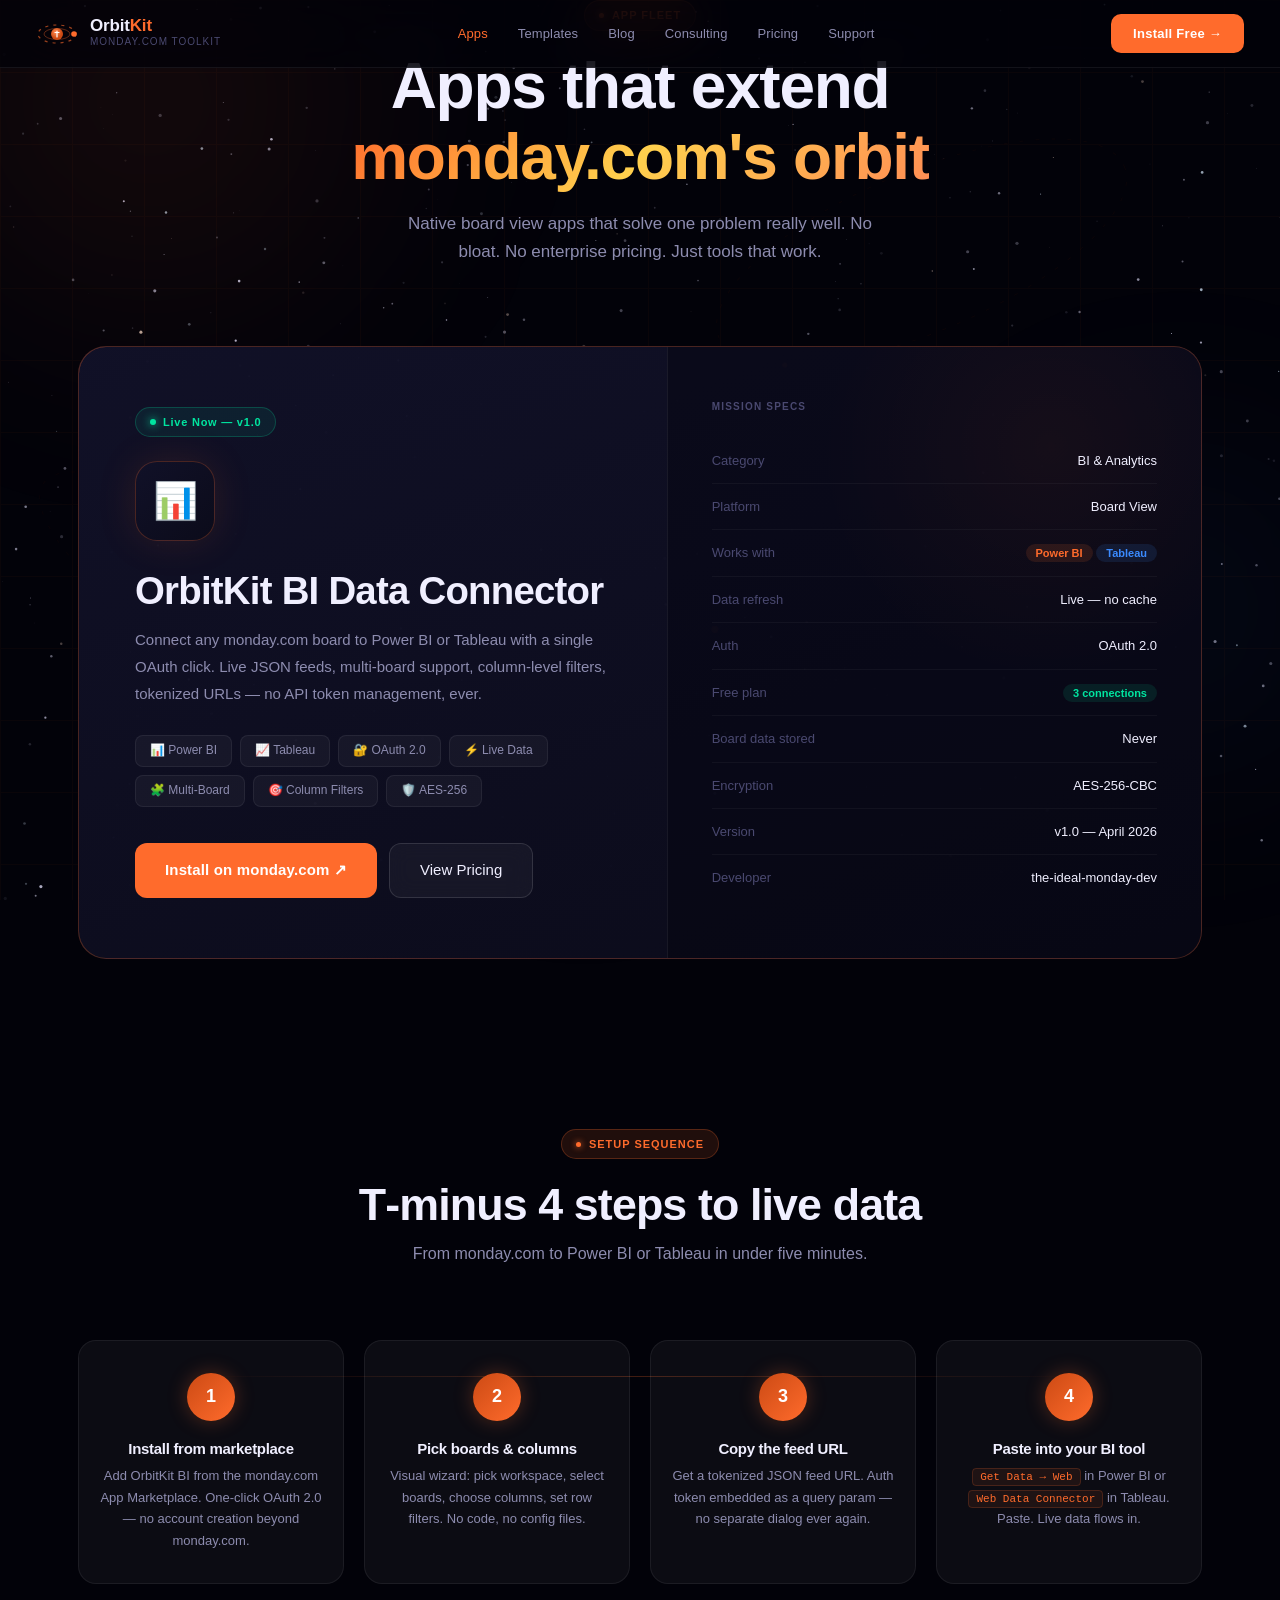
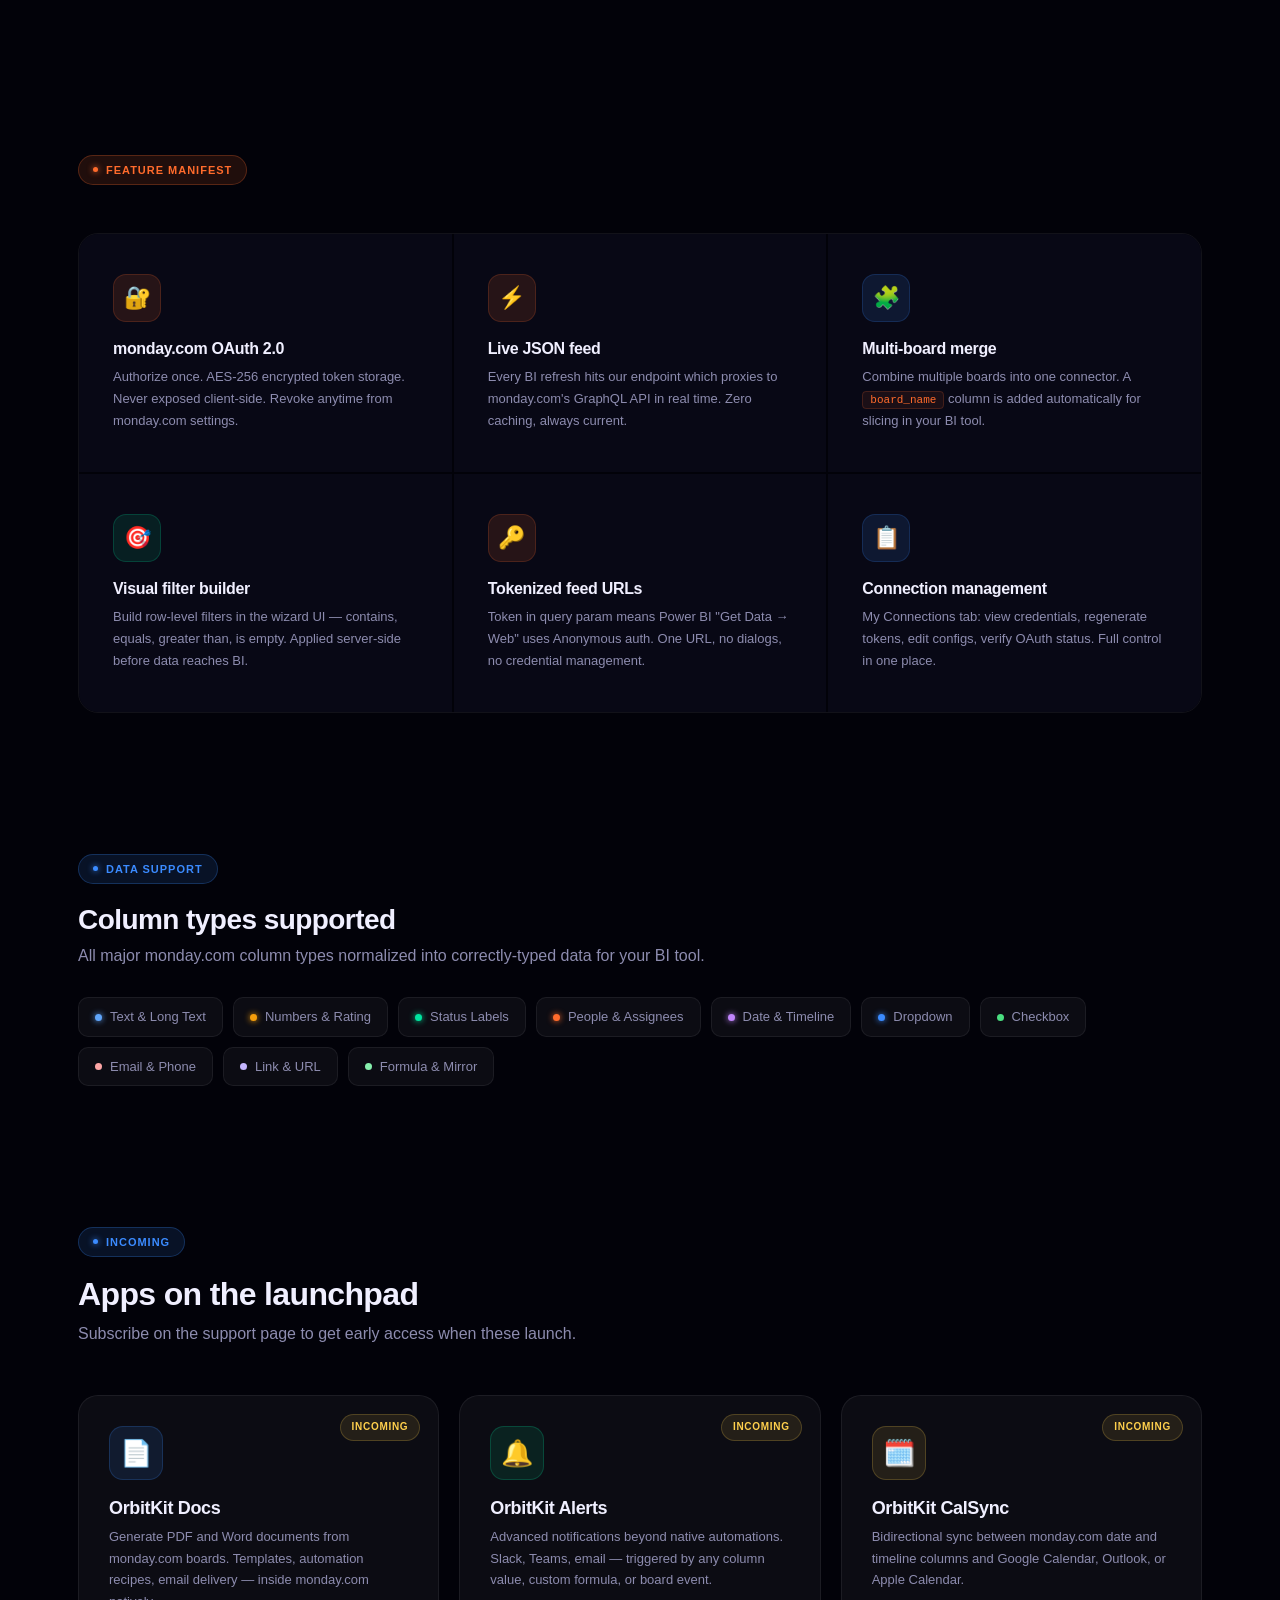
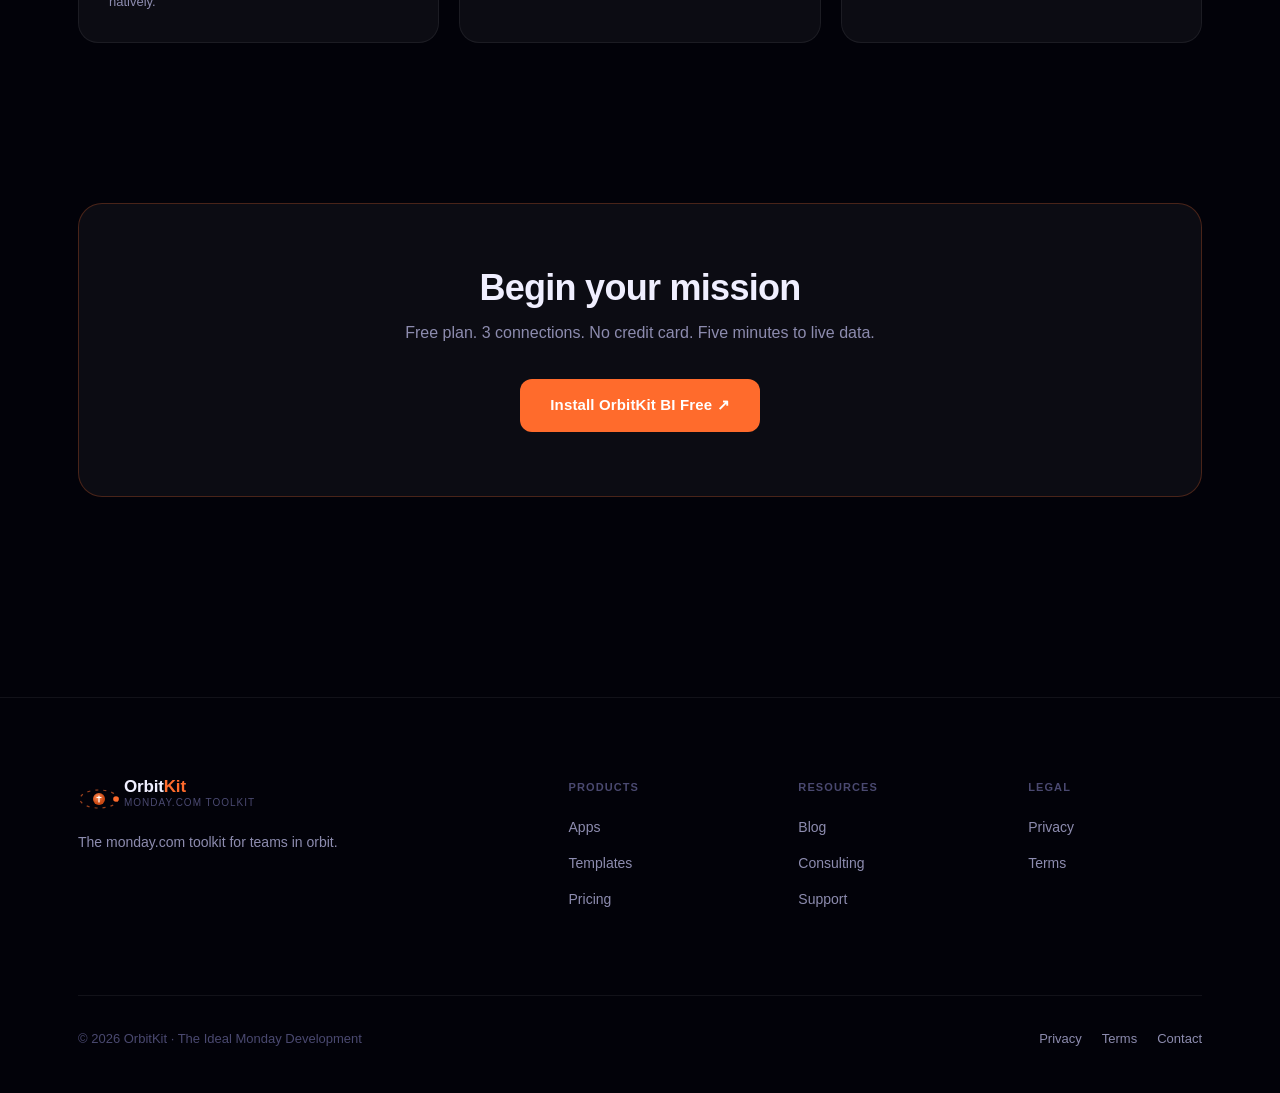
==== apps.html @ 928cd84e "Initial OrbitKit website" ====
<!DOCTYPE html>
<html lang="en">
<head>
<meta charset="UTF-8"><meta name="viewport" content="width=device-width, initial-scale=1.0">
<title>Apps — OrbitKit | monday.com Apps</title>
<link rel="preconnect" href="https://api.fontshare.com">
<link href="https://api.fontshare.com/v2/css?f[]=clash-display@400,500,600,700&f[]=general-sans@300,400,500,600&display=swap" rel="stylesheet">
<link rel="stylesheet" href="shared.css">
<style>
.page-hero{padding:calc(var(--nav-h)+90px) 0 80px;text-align:center}
.page-hero h1{font-size:clamp(38px,5vw,66px);margin-bottom:16px}
.page-hero p{font-size:17px;color:var(--text2);max-width:500px;margin:0 auto;font-weight:300}

/* FEATURED APP */
.feat-section{padding:80px 0}
.feat-shell{
  position:relative;overflow:hidden;
  background:linear-gradient(160deg,rgba(17,17,40,.97) 0%,rgba(11,11,26,.98) 100%);
  border:1px solid var(--border-o);border-radius:28px;
}
.feat-shell::before{
  content:'';position:absolute;top:-150px;right:-100px;
  width:500px;height:500px;border-radius:50%;
  background:radial-gradient(circle,rgba(255,107,44,.08) 0%,transparent 65%);
  pointer-events:none;
}
/* gradient border */
.feat-shell::after{
  content:'';position:absolute;inset:-1px;border-radius:28px;padding:1px;
  background:linear-gradient(135deg,rgba(255,107,44,.5),rgba(255,208,77,.2),transparent 60%);
  -webkit-mask:linear-gradient(#fff,#fff) content-box,linear-gradient(#fff,#fff);
  -webkit-mask-composite:xor;mask-composite:exclude;pointer-events:none;
}
.feat-grid{display:grid;grid-template-columns:1.1fr 1fr;gap:0;position:relative;z-index:1}
.feat-left{padding:60px 56px}
.feat-badge{display:inline-flex;align-items:center;gap:7px;padding:5px 14px;border-radius:20px;background:rgba(0,229,160,.08);border:1px solid rgba(0,229,160,.22);color:var(--signal);font-size:11px;font-weight:700;letter-spacing:.07em;margin-bottom:24px}
.feat-badge::before{content:'';width:6px;height:6px;border-radius:50%;background:var(--signal);box-shadow:0 0 8px var(--signal);animation:blink 2s infinite}
.feat-icon-lg{width:80px;height:80px;border-radius:22px;background:linear-gradient(135deg,var(--hull),var(--station));border:1px solid rgba(255,107,44,.25);box-shadow:0 0 40px rgba(255,107,44,.12);display:flex;align-items:center;justify-content:center;font-size:36px;margin-bottom:28px}
.feat-left h2{font-size:clamp(26px,3vw,40px);margin-bottom:14px}
.feat-left>p{font-size:15px;color:var(--text2);line-height:1.8;margin-bottom:28px}
.feat-tags{display:flex;flex-wrap:wrap;gap:8px;margin-bottom:36px}
.feat-tag{padding:5px 14px;border-radius:8px;background:rgba(255,255,255,.04);border:1px solid var(--border);font-size:12px;color:var(--text2)}
.feat-btns{display:flex;gap:12px;flex-wrap:wrap}

/* Spec panel */
.feat-right{border-left:1px solid var(--border);padding:52px 44px;background:rgba(2,2,9,.35)}
.spec-label{font-family:'Clash Display',sans-serif;font-size:10px;font-weight:600;letter-spacing:.12em;text-transform:uppercase;color:var(--text3);margin-bottom:22px}
.spec-row{display:flex;justify-content:space-between;align-items:center;padding:12px 0;border-bottom:1px solid rgba(255,255,255,.04);gap:12px}
.spec-row:last-child{border-bottom:none;padding-bottom:0}
.sk{font-size:13px;color:var(--text3)}
.sv{font-size:13px;color:var(--text);text-align:right}
.sbadge{padding:3px 10px;border-radius:20px;font-size:11px;font-weight:700}
.sb-o{background:var(--orbit-dim);color:var(--orbit)}
.sb-b{background:var(--electric-dim);color:var(--electric)}
.sb-g{background:var(--signal-dim);color:var(--signal)}

/* HOW IT WORKS */
.hiw{padding:90px 0}
.hiw-head{text-align:center;margin-bottom:72px}
.hiw-head h2{font-size:clamp(28px,3.5vw,46px);margin-bottom:12px}
.steps-grid{display:grid;grid-template-columns:repeat(4,1fr);gap:20px;position:relative}
.steps-grid::before{content:'';position:absolute;top:36px;left:10%;right:10%;height:1px;background:linear-gradient(90deg,transparent,var(--border-o),transparent)}
.step{text-align:center;padding:32px 20px;border-radius:var(--r-lg);background:var(--panel);border:1px solid var(--border);position:relative}
.step-num{width:48px;height:48px;border-radius:50%;background:linear-gradient(135deg,var(--orbit-lo),var(--orbit));display:flex;align-items:center;justify-content:center;font-family:'Clash Display',sans-serif;font-size:18px;font-weight:700;color:#fff;margin:0 auto 20px;box-shadow:0 0 20px var(--orbit-glow)}
.step h4{font-size:15px;margin-bottom:8px}
.step p{font-size:13px;color:var(--text2);line-height:1.65}
code.inline{background:rgba(255,107,44,.08);border:1px solid rgba(255,107,44,.18);border-radius:4px;padding:2px 7px;font-size:11px;color:var(--orbit);font-family:monospace}

/* FEATURES DEEP */
.feat-deep{padding:80px 0}
.fd-grid{display:grid;grid-template-columns:repeat(3,1fr);gap:2px;border:1px solid var(--border);border-radius:20px;overflow:hidden}
.fd-cell{padding:40px 34px;background:rgba(11,11,26,.8);position:relative;transition:background .2s}
.fd-cell:hover{background:rgba(17,17,40,.95)}
.fd-cell::after{content:'';position:absolute;top:0;left:0;right:0;height:2px;background:linear-gradient(90deg,transparent,var(--orbit),transparent);opacity:0;transition:opacity .3s}
.fd-cell:hover::after{opacity:.6}
.fd-icon{width:48px;height:48px;border-radius:13px;display:flex;align-items:center;justify-content:center;font-size:22px;margin-bottom:18px}
.fdi-o{background:var(--orbit-dim);border:1px solid rgba(255,107,44,.18)}
.fdi-b{background:var(--electric-dim);border:1px solid rgba(59,139,255,.18)}
.fdi-g{background:var(--signal-dim);border:1px solid rgba(0,229,160,.18)}
.fd-cell h4{font-size:16px;margin-bottom:8px}
.fd-cell p{font-size:13px;color:var(--text2);line-height:1.7}

/* COLUMNS */
.cols-sec{padding:60px 0}
.col-chips{display:flex;flex-wrap:wrap;gap:10px;margin-top:28px}
.col-chip{display:flex;align-items:center;gap:8px;padding:8px 16px;border-radius:10px;background:var(--panel);border:1px solid var(--border);font-size:13px;color:var(--text2);transition:border-color .2s,color .2s}
.col-chip:hover{border-color:var(--border-o);color:var(--orbit)}
.cdot{width:7px;height:7px;border-radius:50%}

/* ROADMAP */
.roadmap{padding:80px 0}
.road-cards{display:grid;grid-template-columns:repeat(3,1fr);gap:20px;margin-top:48px}
.road-card{background:var(--panel);border:1px solid var(--border);border-radius:20px;padding:30px;opacity:.7;position:relative}
.road-card::after{content:'INCOMING';position:absolute;top:18px;right:18px;padding:4px 11px;border-radius:20px;background:var(--gold-dim);border:1px solid rgba(255,208,77,.2);color:var(--gold);font-size:10px;font-weight:700;letter-spacing:.07em}
.road-icon{width:54px;height:54px;border-radius:14px;display:flex;align-items:center;justify-content:center;font-size:26px;margin-bottom:18px}
.road-card h4{font-size:18px;margin-bottom:8px}
.road-card p{font-size:13px;color:var(--text2);line-height:1.65}

/* CTA */
.apps-cta{padding:80px 0}
.ac-box{background:var(--panel);border:1px solid var(--border-o);border-radius:var(--r-xl);padding:64px;text-align:center}
.ac-box h2{font-size:36px;margin-bottom:12px}
.ac-box p{color:var(--text2);margin-bottom:32px}

@media(max-width:900px){
  .feat-grid{grid-template-columns:1fr}
  .feat-right{border-left:none;border-top:1px solid var(--border)}
  .steps-grid{grid-template-columns:1fr 1fr}
  .steps-grid::before{display:none}
  .fd-grid{grid-template-columns:1fr 1fr}
  .road-cards{grid-template-columns:1fr}
}
@media(max-width:600px){
  .feat-left,.feat-right{padding:28px}
  .steps-grid{grid-template-columns:1fr}
  .fd-grid{grid-template-columns:1fr}
}
</style>
</head>
<body>
<canvas id="universe"></canvas>
<div class="orbital-grid"></div>
<div class="amb amb-1"></div><div class="amb amb-2"></div><div class="amb amb-3"></div>

<nav>
  <a href="index.html" class="nav-brand">
    <div class="ok-logo"><svg viewBox="0 0 42 42" fill="none"><ellipse cx="21" cy="21" rx="19" ry="9" stroke="#FF6B2C" stroke-width="1.2" stroke-dasharray="3 5" opacity="0.6"/><ellipse cx="21" cy="21" rx="13" ry="5.5" stroke="#FF6B2C" stroke-width="1" opacity="0.35"/><circle cx="21" cy="21" r="6" fill="url(#pg)"/><circle cx="38" cy="21" r="2.8" fill="#FF6B2C"/><path d="M19 19.5h4M21 18v6" stroke="white" stroke-width="1.2" stroke-linecap="round"/><defs><radialGradient id="pg" cx="40%" cy="35%"><stop offset="0%" stop-color="#FF8C54"/><stop offset="100%" stop-color="#CC4A14"/></radialGradient></defs></svg></div>
    <div class="brand-text"><span class="brand-name">Orbit<span class="accent">Kit</span></span><span class="brand-sub">monday.com toolkit</span></div>
  </a>
  <ul class="nav-links">
    <li><a href="apps.html" class="active">Apps</a></li>
    <li><a href="templates.html">Templates</a></li>
    <li><a href="blog.html">Blog</a></li>
    <li><a href="consulting.html">Consulting</a></li>
    <li><a href="pricing.html">Pricing</a></li>
    <li><a href="support.html">Support</a></li>
  </ul>
  <div class="nav-right">
    <a href="apps.html#orbitkit-bi" class="btn-launch">Install Free →</a>
  </div>
</nav>

<div class="content-wrap">
<section class="page-hero">
  <div class="container">
    <div class="stag fi" style="display:inline-flex;"><span class="stag-dot"></span>App Fleet</div>
    <h1 class="fi d1">Apps that extend<br><span class="gradient-text">monday.com's orbit</span></h1>
    <p class="fi d2">Native board view apps that solve one problem really well. No bloat. No enterprise pricing. Just tools that work.</p>
  </div>
</section>

<!-- FEATURED APP -->
<section class="feat-section" id="orbitkit-bi">
  <div class="container">
    <div class="feat-shell fi">
      <div class="feat-grid">
        <div class="feat-left">
          <span class="feat-badge">Live Now — v1.0</span>
          <div class="feat-icon-lg">📊</div>
          <h2>OrbitKit BI Data Connector</h2>
          <p>Connect any monday.com board to Power BI or Tableau with a single OAuth click. Live JSON feeds, multi-board support, column-level filters, tokenized URLs — no API token management, ever.</p>
          <div class="feat-tags">
            <span class="feat-tag">📊 Power BI</span>
            <span class="feat-tag">📈 Tableau</span>
            <span class="feat-tag">🔐 OAuth 2.0</span>
            <span class="feat-tag">⚡ Live Data</span>
            <span class="feat-tag">🧩 Multi-Board</span>
            <span class="feat-tag">🎯 Column Filters</span>
            <span class="feat-tag">🛡️ AES-256</span>
          </div>
          <div class="feat-btns">
            <a href="https://auth.monday.com/oauth2/authorize?client_id=322c0d4a0119126abbb1a49212706666&response_type=install" class="btn-primary" target="_blank">Install on monday.com ↗</a>
            <a href="pricing.html" class="btn-secondary">View Pricing</a>
          </div>
        </div>
        <div class="feat-right">
          <div class="spec-label">Mission Specs</div>
          <div class="spec-row"><span class="sk">Category</span><span class="sv">BI & Analytics</span></div>
          <div class="spec-row"><span class="sk">Platform</span><span class="sv">Board View</span></div>
          <div class="spec-row"><span class="sk">Works with</span><span class="sv"><span class="sbadge sb-o">Power BI</span> <span class="sbadge sb-b">Tableau</span></span></div>
          <div class="spec-row"><span class="sk">Data refresh</span><span class="sv">Live — no cache</span></div>
          <div class="spec-row"><span class="sk">Auth</span><span class="sv">OAuth 2.0</span></div>
          <div class="spec-row"><span class="sk">Free plan</span><span class="sv"><span class="sbadge sb-g">3 connections</span></span></div>
          <div class="spec-row"><span class="sk">Board data stored</span><span class="sv">Never</span></div>
          <div class="spec-row"><span class="sk">Encryption</span><span class="sv">AES-256-CBC</span></div>
          <div class="spec-row"><span class="sk">Version</span><span class="sv">v1.0 — April 2026</span></div>
          <div class="spec-row"><span class="sk">Developer</span><span class="sv">the-ideal-monday-dev</span></div>
        </div>
      </div>
    </div>
  </div>
</section>

<!-- HOW IT WORKS -->
<section class="hiw">
  <div class="container">
    <div class="hiw-head">
      <div class="stag fi" style="display:inline-flex;"><span class="stag-dot"></span>Setup Sequence</div>
      <h2 class="fi d1">T‑minus 4 steps to live data</h2>
      <p class="fi d2" style="color:var(--text2);">From monday.com to Power BI or Tableau in under five minutes.</p>
    </div>
    <div class="steps-grid">
      <div class="step fi"><div class="step-num">1</div><h4>Install from marketplace</h4><p>Add OrbitKit BI from the monday.com App Marketplace. One-click OAuth 2.0 — no account creation beyond monday.com.</p></div>
      <div class="step fi d1"><div class="step-num">2</div><h4>Pick boards & columns</h4><p>Visual wizard: pick workspace, select boards, choose columns, set row filters. No code, no config files.</p></div>
      <div class="step fi d2"><div class="step-num">3</div><h4>Copy the feed URL</h4><p>Get a tokenized JSON feed URL. Auth token embedded as a query param — no separate dialog ever again.</p></div>
      <div class="step fi d3"><div class="step-num">4</div><h4>Paste into your BI tool</h4><p><code class="inline">Get Data → Web</code> in Power BI or <code class="inline">Web Data Connector</code> in Tableau. Paste. Live data flows in.</p></div>
    </div>
  </div>
</section>

<!-- DEEP FEATURES -->
<section class="feat-deep">
  <div class="container">
    <div class="stag fi" style="display:inline-flex; margin-bottom:48px;"><span class="stag-dot"></span>Feature manifest</div>
    <div class="fd-grid">
      <div class="fd-cell fi"><div class="fd-icon fdi-o">🔐</div><h4>monday.com OAuth 2.0</h4><p>Authorize once. AES-256 encrypted token storage. Never exposed client-side. Revoke anytime from monday.com settings.</p></div>
      <div class="fd-cell fi d1"><div class="fd-icon fdi-o">⚡</div><h4>Live JSON feed</h4><p>Every BI refresh hits our endpoint which proxies to monday.com's GraphQL API in real time. Zero caching, always current.</p></div>
      <div class="fd-cell fi d2"><div class="fd-icon fdi-b">🧩</div><h4>Multi-board merge</h4><p>Combine multiple boards into one connector. A <code class="inline">board_name</code> column is added automatically for slicing in your BI tool.</p></div>
      <div class="fd-cell fi"><div class="fd-icon fdi-g">🎯</div><h4>Visual filter builder</h4><p>Build row-level filters in the wizard UI — contains, equals, greater than, is empty. Applied server-side before data reaches BI.</p></div>
      <div class="fd-cell fi d1"><div class="fd-icon fdi-o">🔑</div><h4>Tokenized feed URLs</h4><p>Token in query param means Power BI "Get Data → Web" uses Anonymous auth. One URL, no dialogs, no credential management.</p></div>
      <div class="fd-cell fi d2"><div class="fd-icon fdi-b">📋</div><h4>Connection management</h4><p>My Connections tab: view credentials, regenerate tokens, edit configs, verify OAuth status. Full control in one place.</p></div>
    </div>
  </div>
</section>

<!-- COLUMN TYPES -->
<section class="cols-sec">
  <div class="container">
    <div class="stag-blue stag fi" style="display:inline-flex;"><span class="stag-dot"></span>Data support</div>
    <h3 class="fi d1" style="font-size:28px;margin-top:0;">Column types supported</h3>
    <p class="fi d2" style="color:var(--text2);margin-top:8px;margin-bottom:0;">All major monday.com column types normalized into correctly-typed data for your BI tool.</p>
    <div class="col-chips fi">
      <div class="col-chip"><span class="cdot" style="background:#60A5FA;box-shadow:0 0 6px #60A5FA"></span>Text & Long Text</div>
      <div class="col-chip"><span class="cdot" style="background:#F59E0B;box-shadow:0 0 6px #F59E0B"></span>Numbers & Rating</div>
      <div class="col-chip"><span class="cdot" style="background:var(--signal);box-shadow:0 0 6px var(--signal)"></span>Status Labels</div>
      <div class="col-chip"><span class="cdot" style="background:var(--orbit);box-shadow:0 0 6px var(--orbit)"></span>People & Assignees</div>
      <div class="col-chip"><span class="cdot" style="background:#C084FC;box-shadow:0 0 6px #C084FC"></span>Date & Timeline</div>
      <div class="col-chip"><span class="cdot" style="background:var(--electric);box-shadow:0 0 6px var(--electric)"></span>Dropdown</div>
      <div class="col-chip"><span class="cdot" style="background:#4ADE80"></span>Checkbox</div>
      <div class="col-chip"><span class="cdot" style="background:#FCA5A5"></span>Email & Phone</div>
      <div class="col-chip"><span class="cdot" style="background:#C4B5FD"></span>Link & URL</div>
      <div class="col-chip"><span class="cdot" style="background:#86EFAC"></span>Formula & Mirror</div>
    </div>
  </div>
</section>

<!-- ROADMAP -->
<section class="roadmap">
  <div class="container">
    <div class="stag-blue stag fi" style="display:inline-flex;"><span class="stag-dot"></span>Incoming</div>
    <h2 class="fi d1" style="font-size:32px;margin-bottom:8px;">Apps on the launchpad</h2>
    <p class="fi d2" style="color:var(--text2);">Subscribe on the support page to get early access when these launch.</p>
    <div class="road-cards">
      <div class="road-card fi">
        <div class="road-icon" style="background:var(--electric-dim);border:1px solid rgba(59,139,255,.2);">📄</div>
        <h4>OrbitKit Docs</h4>
        <p>Generate PDF and Word documents from monday.com boards. Templates, automation recipes, email delivery — inside monday.com natively.</p>
      </div>
      <div class="road-card fi d1">
        <div class="road-icon" style="background:var(--signal-dim);border:1px solid rgba(0,229,160,.2);">🔔</div>
        <h4>OrbitKit Alerts</h4>
        <p>Advanced notifications beyond native automations. Slack, Teams, email — triggered by any column value, custom formula, or board event.</p>
      </div>
      <div class="road-card fi d2">
        <div class="road-icon" style="background:var(--gold-dim);border:1px solid rgba(255,208,77,.2);">🗓️</div>
        <h4>OrbitKit CalSync</h4>
        <p>Bidirectional sync between monday.com date and timeline columns and Google Calendar, Outlook, or Apple Calendar.</p>
      </div>
    </div>
  </div>
</section>

<!-- CTA -->
<section class="apps-cta">
  <div class="container">
    <div class="ac-box fi">
      <h2>Begin your mission</h2>
      <p style="color:var(--text2);margin-bottom:32px;">Free plan. 3 connections. No credit card. Five minutes to live data.</p>
      <a href="https://auth.monday.com/oauth2/authorize?client_id=322c0d4a0119126abbb1a49212706666&response_type=install" class="btn-primary" target="_blank">Install OrbitKit BI Free ↗</a>
    </div>
  </div>
</section>

<footer>
  <div class="container">
    <div class="footer-top">
      <div class="footer-brand"><a href="index.html" class="nav-brand"><div class="ok-logo" style="width:34px;height:34px;"><svg viewBox="0 0 42 42" fill="none"><ellipse cx="21" cy="21" rx="19" ry="9" stroke="#FF6B2C" stroke-width="1.2" stroke-dasharray="3 5" opacity="0.6"/><circle cx="21" cy="21" r="6" fill="url(#pgf)"/><circle cx="38" cy="21" r="2.8" fill="#FF6B2C"/><path d="M19 19.5h4M21 18v6" stroke="white" stroke-width="1.2" stroke-linecap="round"/><defs><radialGradient id="pgf" cx="40%" cy="35%"><stop offset="0%" stop-color="#FF8C54"/><stop offset="100%" stop-color="#CC4A14"/></radialGradient></defs></svg></div><div class="brand-text"><span class="brand-name">Orbit<span class="accent">Kit</span></span><span class="brand-sub">monday.com toolkit</span></div></a><p>The monday.com toolkit for teams in orbit.</p></div>
      <div class="footer-col"><h5>Products</h5><ul><li><a href="apps.html">Apps</a></li><li><a href="templates.html">Templates</a></li><li><a href="pricing.html">Pricing</a></li></ul></div>
      <div class="footer-col"><h5>Resources</h5><ul><li><a href="blog.html">Blog</a></li><li><a href="consulting.html">Consulting</a></li><li><a href="support.html">Support</a></li></ul></div>
      <div class="footer-col"><h5>Legal</h5><ul><li><a href="privacy.html">Privacy</a></li><li><a href="terms.html">Terms</a></li></ul></div>
    </div>
    <div class="footer-bottom"><span>© 2026 OrbitKit · The Ideal Monday Development</span><div><a href="privacy.html">Privacy</a><a href="terms.html">Terms</a><a href="support.html">Contact</a></div></div>
  </div>
</footer>
</div>
<script src="orbit.js"></script>
</body>
</html>
---- shared.css ----
@import url('https://api.fontshare.com/v2/css?f[]=clash-display@400,500,600,700&f[]=general-sans@300,400,500,600&display=swap');

:root {
  /* ── SPACE PALETTE ── */
  --void:        #020209;
  --deep:        #06060F;
  --station:     #0B0B1A;
  --hull:        #111128;
  --panel:       rgba(255,255,255,0.045);
  --panel-hi:    rgba(255,255,255,0.075);

  /* ── ORBIT ORANGE (primary) ── */
  --orbit:       #FF6B2C;
  --orbit-hi:    #FF8C54;
  --orbit-lo:    #CC4A14;
  --orbit-dim:   rgba(255,107,44,0.12);
  --orbit-glow:  rgba(255,107,44,0.28);

  /* ── ELECTRIC BLUE (secondary) ── */
  --electric:    #3B8BFF;
  --electric-dim:rgba(59,139,255,0.12);

  /* ── SIGNAL GREEN ── */
  --signal:      #00E5A0;
  --signal-dim:  rgba(0,229,160,0.1);

  /* ── STELLAR GOLD ── */
  --gold:        #FFD04D;
  --gold-dim:    rgba(255,208,77,0.1);

  /* ── TEXT ── */
  --text:        #F0EFFF;
  --text2:       #8D8CAF;
  --text3:       #4A4970;
  --text4:       #252440;

  /* ── BORDERS ── */
  --border:      rgba(255,255,255,0.065);
  --border2:     rgba(255,255,255,0.12);
  --border-o:    rgba(255,107,44,0.25);

  --nav-h: 68px;
  --max:   1180px;
  --r-sm:  8px;
  --r-md:  12px;
  --r-lg:  18px;
  --r-xl:  24px;
  --r-2xl: 32px;
}

*, *::before, *::after { box-sizing: border-box; margin: 0; padding: 0; }
html { scroll-behavior: smooth; }

body {
  font-family: 'General Sans', -apple-system, sans-serif;
  background: var(--void);
  color: var(--text);
  line-height: 1.65;
  -webkit-font-smoothing: antialiased;
  overflow-x: hidden;
}

/* ── CANVAS BACKGROUND ── */
#universe {
  position: fixed; inset: 0; z-index: 0; pointer-events: none;
}

/* ── ORBITAL GRID LINES ── */
.orbital-grid {
  position: fixed; inset: 0; z-index: 0; pointer-events: none; opacity: .035;
  background-image:
    linear-gradient(rgba(255,107,44,1) 1px, transparent 1px),
    linear-gradient(90deg, rgba(255,107,44,1) 1px, transparent 1px);
  background-size: 72px 72px;
}

/* ── AMBIENT GLOWS ── */
.amb {
  position: fixed; border-radius: 50%; pointer-events: none; z-index: 0;
  filter: blur(100px);
}
.amb-1 {
  width: 700px; height: 700px; top: -250px; left: -200px;
  background: radial-gradient(circle, rgba(255,107,44,.1) 0%, transparent 65%);
  animation: ambdrift1 25s ease-in-out infinite alternate;
}
.amb-2 {
  width: 500px; height: 500px; top: 40%; right: -150px;
  background: radial-gradient(circle, rgba(59,139,255,.08) 0%, transparent 65%);
  animation: ambdrift2 32s ease-in-out infinite alternate;
}
.amb-3 {
  width: 400px; height: 400px; bottom: 0; left: 30%;
  background: radial-gradient(circle, rgba(0,229,160,.06) 0%, transparent 65%);
  animation: ambdrift3 20s ease-in-out infinite alternate;
}
@keyframes ambdrift1 { to { transform: translate(80px, 60px); } }
@keyframes ambdrift2 { to { transform: translate(-60px, 80px); } }
@keyframes ambdrift3 { to { transform: translate(40px, -50px); } }

/* ── CONTENT LAYER ── */
.content-wrap { position: relative; z-index: 2; }
.container { max-width: var(--max); margin: 0 auto; padding: 0 28px; }

/* ── NAV ── */
nav {
  position: fixed; top: 0; left: 0; right: 0; z-index: 100;
  height: var(--nav-h);
  display: flex; align-items: center; justify-content: space-between;
  padding: 0 36px;
  background: rgba(2,2,9,0.75);
  backdrop-filter: blur(28px) saturate(1.5);
  border-bottom: 1px solid var(--border);
}

/* LOGO */
.nav-brand { display: flex; align-items: center; gap: 12px; text-decoration: none; }
.ok-logo {
  position: relative;
  width: 42px; height: 42px;
}
.ok-logo svg { width: 42px; height: 42px; }
.brand-text {
  display: flex; flex-direction: column; gap: 0;
}
.brand-name {
  font-family: 'Clash Display', sans-serif;
  font-weight: 700; font-size: 17px; letter-spacing: -.01em;
  color: var(--text); line-height: 1;
}
.brand-name .accent { color: var(--orbit); }
.brand-sub {
  font-size: 10px; color: var(--text3); letter-spacing: .1em;
  text-transform: uppercase; font-weight: 500;
}

.nav-links { display: flex; gap: 2px; list-style: none; align-items: center; }
.nav-links a {
  display: block; padding: 7px 14px; border-radius: 8px;
  font-size: 13px; font-weight: 500; color: var(--text2);
  text-decoration: none; transition: color .15s, background .15s;
  letter-spacing: .01em;
}
.nav-links a:hover { color: var(--text); background: var(--panel); }
.nav-links a.active { color: var(--orbit); }

.nav-right { display: flex; align-items: center; gap: 12px; }
.status-pill {
  display: flex; align-items: center; gap: 7px;
  padding: 5px 12px; border-radius: 20px;
  background: var(--signal-dim); border: 1px solid rgba(0,229,160,.2);
  font-size: 11px; color: var(--signal); font-weight: 600; letter-spacing: .03em;
}
.status-dot {
  width: 6px; height: 6px; border-radius: 50%;
  background: var(--signal); box-shadow: 0 0 8px var(--signal);
  animation: blink 2s infinite;
}
@keyframes blink { 0%,100%{opacity:1} 50%{opacity:.4} }

.btn-launch {
  display: inline-flex; align-items: center; gap: 7px;
  padding: 9px 22px; border-radius: 10px;
  background: var(--orbit); color: #fff;
  font-family: 'General Sans', sans-serif; font-size: 13px; font-weight: 600;
  text-decoration: none; border: none; cursor: pointer;
  transition: all .2s; letter-spacing: .02em; position: relative; overflow: hidden;
}
.btn-launch::before {
  content: '';
  position: absolute; inset: 0;
  background: linear-gradient(135deg, transparent 40%, rgba(255,255,255,.15));
  opacity: 0; transition: opacity .2s;
}
.btn-launch:hover {
  background: var(--orbit-hi);
  transform: translateY(-1px);
  box-shadow: 0 6px 24px var(--orbit-glow);
}
.btn-launch:hover::before { opacity: 1; }

/* ── SECTION TAG ── */
.stag {
  display: inline-flex; align-items: center; gap: 8px;
  padding: 5px 14px; border-radius: 20px;
  border: 1px solid var(--border-o);
  background: var(--orbit-dim);
  color: var(--orbit); font-size: 11px; font-weight: 600;
  letter-spacing: .09em; text-transform: uppercase; margin-bottom: 20px;
}
.stag-dot { width: 5px; height: 5px; border-radius: 50%; background: var(--orbit); box-shadow: 0 0 6px var(--orbit); }

.stag-blue {
  border-color: rgba(59,139,255,.25);
  background: var(--electric-dim); color: var(--electric);
}
.stag-blue .stag-dot { background: var(--electric); box-shadow: 0 0 6px var(--electric); }

.stag-green {
  border-color: rgba(0,229,160,.25);
  background: var(--signal-dim); color: var(--signal);
}
.stag-green .stag-dot { background: var(--signal); box-shadow: 0 0 6px var(--signal); }

/* ── TYPOGRAPHY ── */
h1, h2, h3, h4 {
  font-family: 'Clash Display', sans-serif;
  letter-spacing: -.02em; line-height: 1.12;
}
.gradient-text {
  background: linear-gradient(135deg, var(--orbit) 0%, var(--gold) 50%, var(--orbit-hi) 100%);
  -webkit-background-clip: text; -webkit-text-fill-color: transparent;
  background-clip: text;
}
.gradient-text-blue {
  background: linear-gradient(135deg, var(--electric) 0%, var(--signal) 100%);
  -webkit-background-clip: text; -webkit-text-fill-color: transparent;
  background-clip: text;
}

/* ── BUTTONS ── */
.btn-primary {
  display: inline-flex; align-items: center; gap: 8px;
  padding: 14px 30px; border-radius: 12px;
  background: var(--orbit); color: #fff;
  font-family: 'General Sans', sans-serif; font-size: 15px; font-weight: 600;
  text-decoration: none; border: none; cursor: pointer;
  transition: all .2s; position: relative; overflow: hidden; letter-spacing: .01em;
}
.btn-primary:hover { background: var(--orbit-hi); transform: translateY(-2px); box-shadow: 0 12px 32px var(--orbit-glow); }

.btn-secondary {
  display: inline-flex; align-items: center; gap: 8px;
  padding: 14px 30px; border-radius: 12px;
  background: var(--panel); color: var(--text);
  font-family: 'General Sans', sans-serif; font-size: 15px; font-weight: 500;
  text-decoration: none; border: 1px solid var(--border2); cursor: pointer;
  transition: all .2s; backdrop-filter: blur(10px);
}
.btn-secondary:hover { background: var(--panel-hi); border-color: var(--border-o); color: var(--orbit); }

.btn-ghost {
  display: inline-flex; align-items: center; gap: 7px;
  padding: 9px 20px; border-radius: 9px;
  background: var(--panel); color: var(--text2);
  font-family: 'General Sans', sans-serif; font-size: 13px; font-weight: 500;
  text-decoration: none; border: 1px solid var(--border); cursor: pointer;
  transition: all .15s;
}
.btn-ghost:hover { background: var(--panel-hi); color: var(--text); border-color: var(--border2); }

/* ── CARDS ── */
.glass {
  background: var(--panel);
  border: 1px solid var(--border);
  border-radius: var(--r-lg);
  backdrop-filter: blur(16px);
  transition: border-color .2s, background .2s, transform .25s, box-shadow .25s;
}
.glass:hover {
  background: var(--panel-hi);
  border-color: var(--border-o);
  box-shadow: 0 0 40px rgba(255,107,44,.07);
}

/* ── FADE IN ── */
.fi { opacity: 0; transform: translateY(24px); transition: opacity .65s ease, transform .65s ease; }
.fi.d1 { transition-delay: .1s; }
.fi.d2 { transition-delay: .2s; }
.fi.d3 { transition-delay: .3s; }
.fi.d4 { transition-delay: .4s; }
.fi.vis { opacity: 1; transform: none; }

/* ── FOOTER ── */
footer {
  border-top: 1px solid var(--border);
  padding: 80px 0 44px;
  margin-top: 120px;
  position: relative; z-index: 2;
}
.footer-top {
  display: grid; grid-template-columns: 2.5fr 1fr 1fr 1fr;
  gap: 56px; margin-bottom: 72px;
}
.footer-brand p { color: var(--text2); font-size: 14px; line-height: 1.75; margin-top: 18px; max-width: 300px; }
.footer-col h5 {
  font-family: 'Clash Display', sans-serif;
  font-size: 11px; font-weight: 600; letter-spacing: .1em;
  text-transform: uppercase; color: var(--text3); margin-bottom: 18px;
}
.footer-col ul { list-style: none; }
.footer-col li { margin-bottom: 10px; }
.footer-col a { color: var(--text2); text-decoration: none; font-size: 14px; transition: color .15s; }
.footer-col a:hover { color: var(--orbit); }
.footer-bottom {
  display: flex; align-items: center; justify-content: space-between;
  padding-top: 32px; border-top: 1px solid var(--border);
  color: var(--text3); font-size: 13px;
}
.footer-bottom a { color: var(--text2); text-decoration: none; margin-left: 20px; transition: color .15s; }
.footer-bottom a:hover { color: var(--orbit); }

/* ── SCROLLBAR ── */
::-webkit-scrollbar { width: 4px; }
::-webkit-scrollbar-track { background: var(--void); }
::-webkit-scrollbar-thumb { background: var(--hull); border-radius: 10px; }
::-webkit-scrollbar-thumb:hover { background: var(--orbit-lo); }

/* ── RESPONSIVE ── */
@media (max-width: 960px) {
  .footer-top { grid-template-columns: 1fr 1fr; gap: 36px; }
  nav { padding: 0 20px; }
}
@media (max-width: 640px) {
  .nav-links { display: none; }
  .footer-top { grid-template-columns: 1fr; }
  .status-pill { display: none; }
}
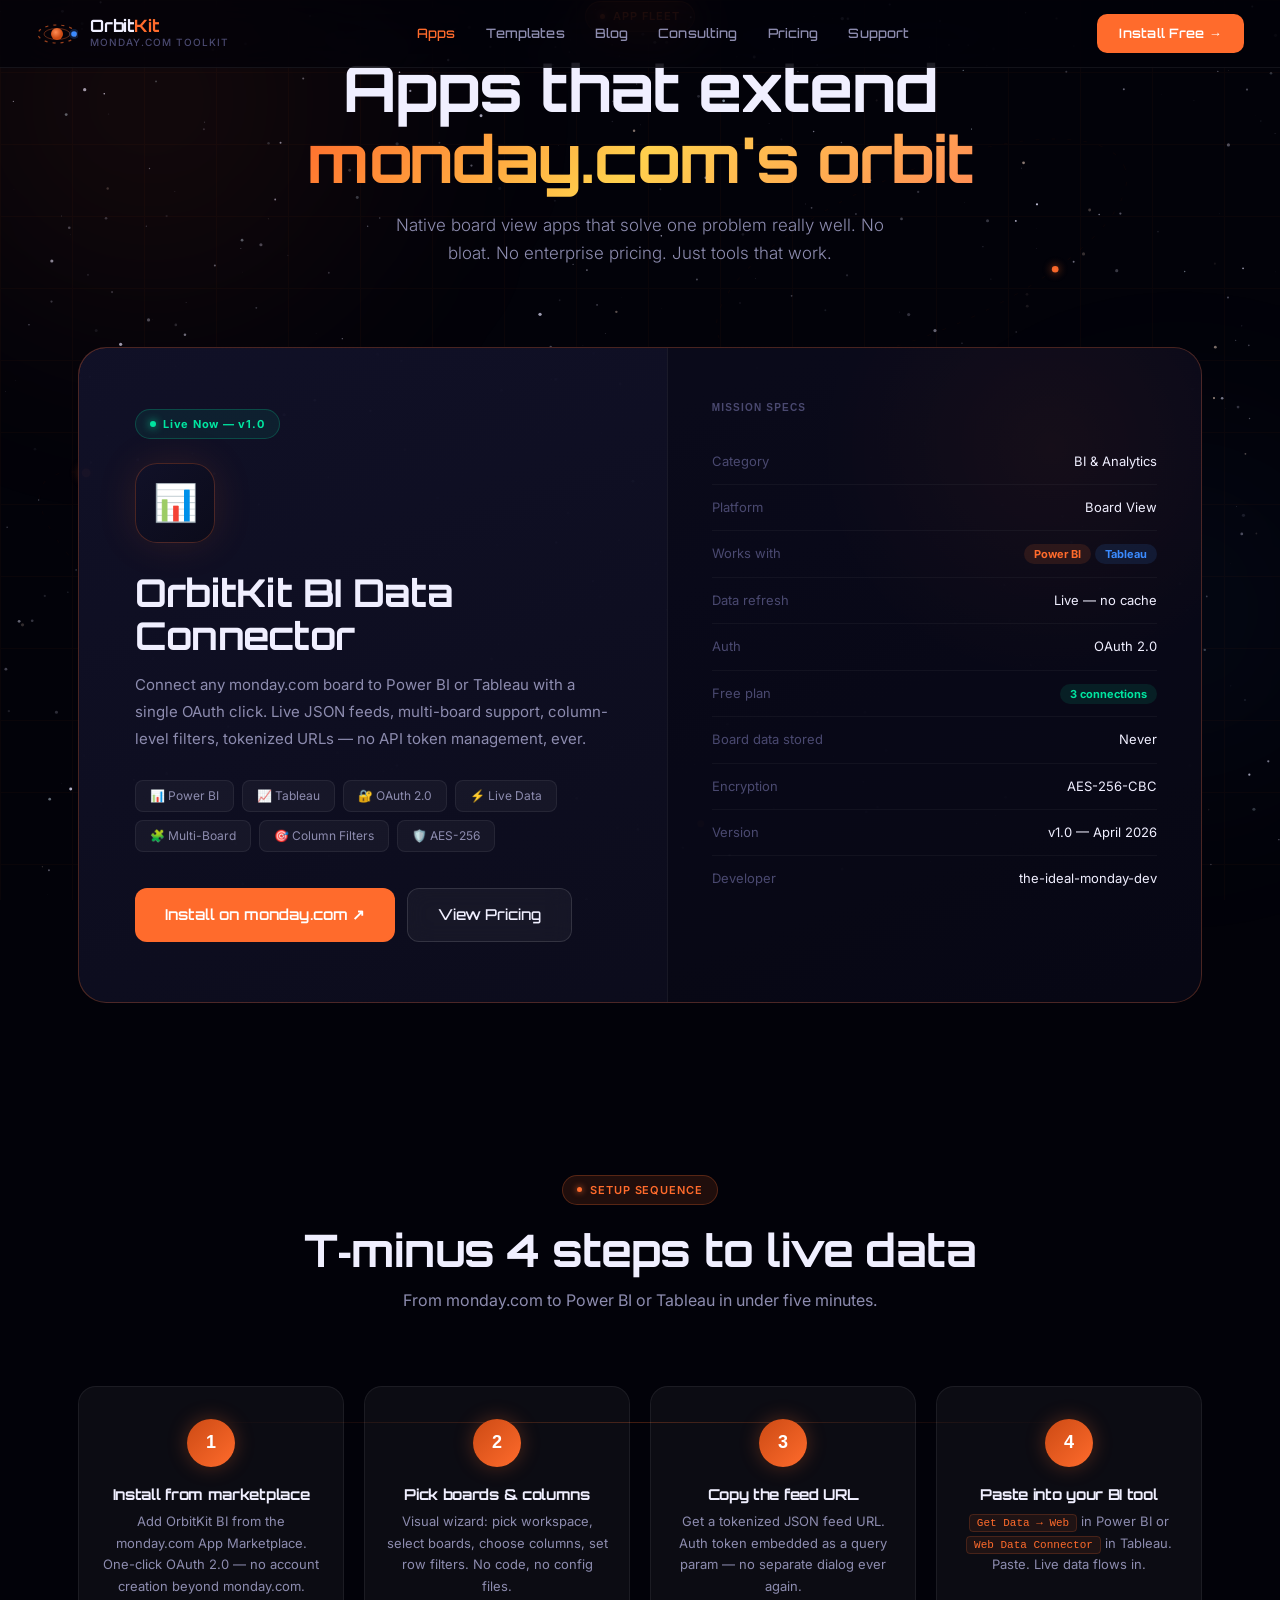
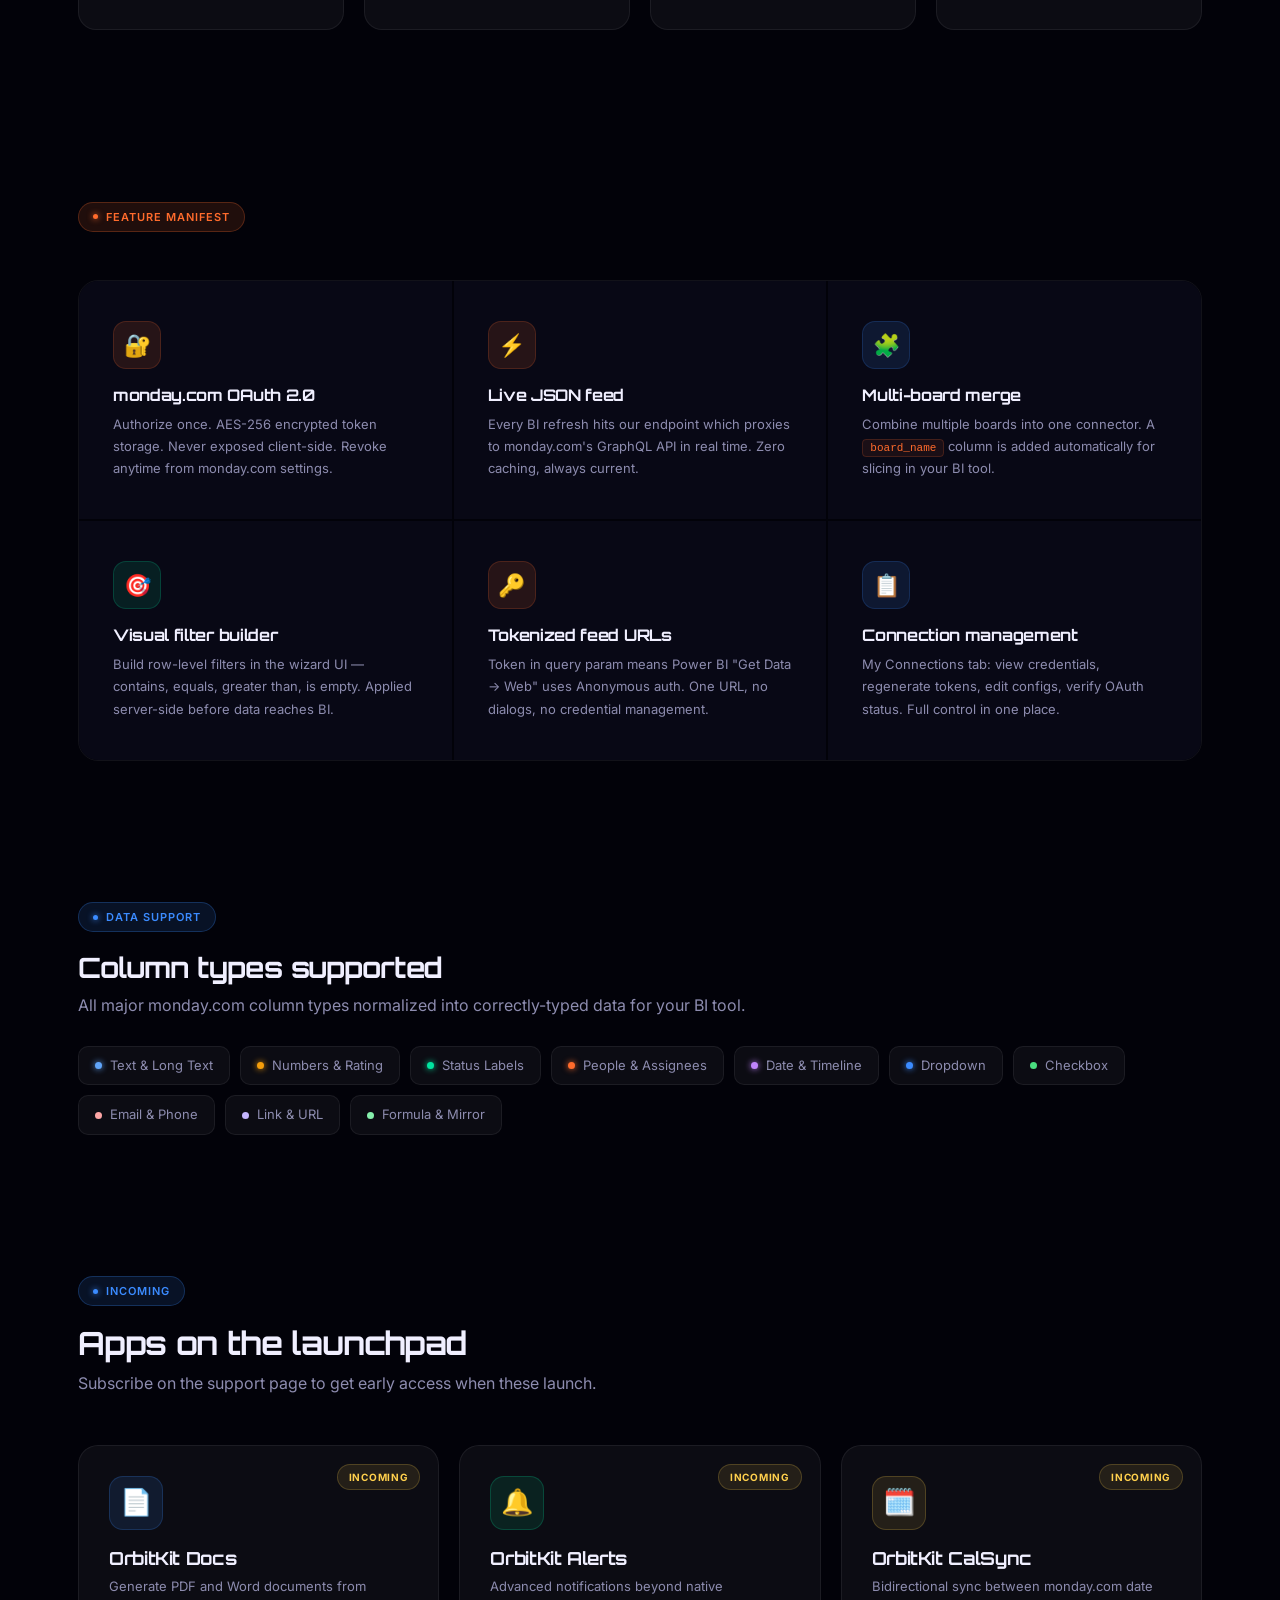
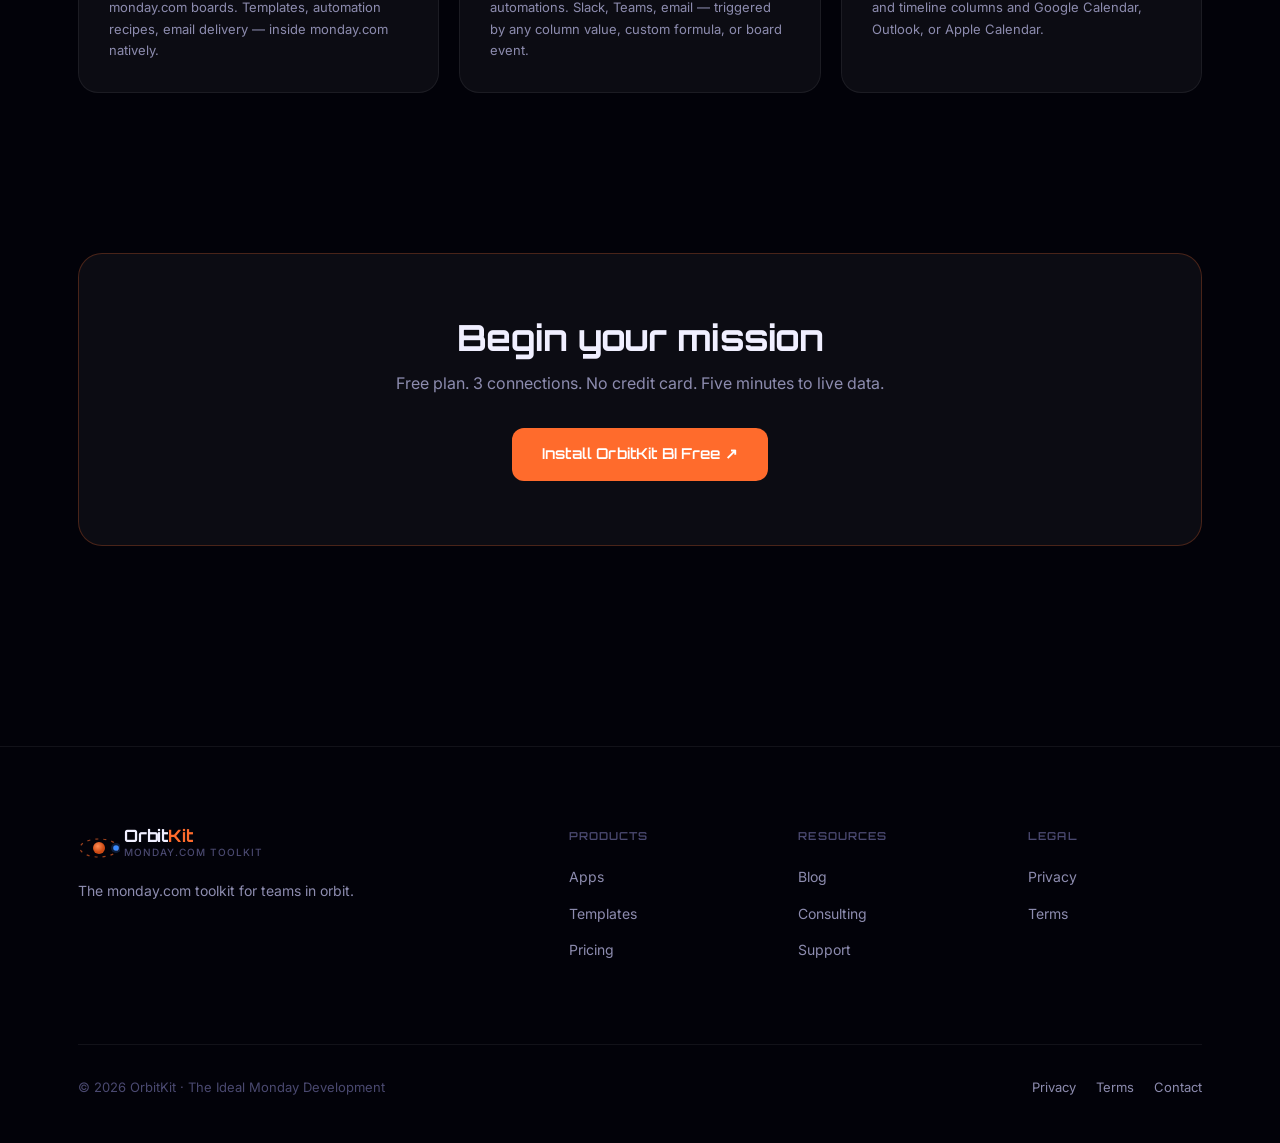
==== commit 42119c31: "Rebrand: orbit logo, Orbitron font, space cursor - Logo: remove cross/plus mark from all SVG instanc" ====
--- a/apps.html
+++ b/apps.html
@@ -3,8 +3,9 @@
 <head>
 <meta charset="UTF-8"><meta name="viewport" content="width=device-width, initial-scale=1.0">
 <title>Apps — OrbitKit | monday.com Apps</title>
-<link rel="preconnect" href="https://api.fontshare.com">
-<link href="https://api.fontshare.com/v2/css?f[]=clash-display@400,500,600,700&f[]=general-sans@300,400,500,600&display=swap" rel="stylesheet">
+<link rel="preconnect" href="https://fonts.googleapis.com">
+<link rel="preconnect" href="https://fonts.gstatic.com" crossorigin>
+<link href="https://fonts.googleapis.com/css2?family=Orbitron:wght@400;500;600;700;800;900&family=Inter:wght@300;400;500;600&display=swap" rel="stylesheet">
 <link rel="stylesheet" href="shared.css">
 <style>
 .page-hero{padding:calc(var(--nav-h)+90px) 0 80px;text-align:center}
@@ -124,7 +125,7 @@
 
 <nav>
   <a href="index.html" class="nav-brand">
-    <div class="ok-logo"><svg viewBox="0 0 42 42" fill="none"><ellipse cx="21" cy="21" rx="19" ry="9" stroke="#FF6B2C" stroke-width="1.2" stroke-dasharray="3 5" opacity="0.6"/><ellipse cx="21" cy="21" rx="13" ry="5.5" stroke="#FF6B2C" stroke-width="1" opacity="0.35"/><circle cx="21" cy="21" r="6" fill="url(#pg)"/><circle cx="38" cy="21" r="2.8" fill="#FF6B2C"/><path d="M19 19.5h4M21 18v6" stroke="white" stroke-width="1.2" stroke-linecap="round"/><defs><radialGradient id="pg" cx="40%" cy="35%"><stop offset="0%" stop-color="#FF8C54"/><stop offset="100%" stop-color="#CC4A14"/></radialGradient></defs></svg></div>
+    <div class="ok-logo"><svg viewBox="0 0 42 42" fill="none"><ellipse cx="21" cy="21" rx="19" ry="9" stroke="#FF6B2C" stroke-width="1.2" stroke-dasharray="3 5" opacity="0.6"/><ellipse cx="21" cy="21" rx="13" ry="5.5" stroke="#FF6B2C" stroke-width="1" opacity="0.35"/><circle cx="21" cy="21" r="6" fill="url(#pg)"/><circle cx="38" cy="21" r="5" fill="#3B8BFF" opacity="0.2"/><circle cx="38" cy="21" r="2.8" fill="#3B8BFF"/><defs><radialGradient id="pg" cx="40%" cy="35%"><stop offset="0%" stop-color="#FF8C54"/><stop offset="100%" stop-color="#CC4A14"/></radialGradient></defs></svg></div>
     <div class="brand-text"><span class="brand-name">Orbit<span class="accent">Kit</span></span><span class="brand-sub">monday.com toolkit</span></div>
   </a>
   <ul class="nav-links">
@@ -284,7 +285,7 @@
 <footer>
   <div class="container">
     <div class="footer-top">
-      <div class="footer-brand"><a href="index.html" class="nav-brand"><div class="ok-logo" style="width:34px;height:34px;"><svg viewBox="0 0 42 42" fill="none"><ellipse cx="21" cy="21" rx="19" ry="9" stroke="#FF6B2C" stroke-width="1.2" stroke-dasharray="3 5" opacity="0.6"/><circle cx="21" cy="21" r="6" fill="url(#pgf)"/><circle cx="38" cy="21" r="2.8" fill="#FF6B2C"/><path d="M19 19.5h4M21 18v6" stroke="white" stroke-width="1.2" stroke-linecap="round"/><defs><radialGradient id="pgf" cx="40%" cy="35%"><stop offset="0%" stop-color="#FF8C54"/><stop offset="100%" stop-color="#CC4A14"/></radialGradient></defs></svg></div><div class="brand-text"><span class="brand-name">Orbit<span class="accent">Kit</span></span><span class="brand-sub">monday.com toolkit</span></div></a><p>The monday.com toolkit for teams in orbit.</p></div>
+      <div class="footer-brand"><a href="index.html" class="nav-brand"><div class="ok-logo" style="width:34px;height:34px;"><svg viewBox="0 0 42 42" fill="none"><ellipse cx="21" cy="21" rx="19" ry="9" stroke="#FF6B2C" stroke-width="1.2" stroke-dasharray="3 5" opacity="0.6"/><circle cx="21" cy="21" r="6" fill="url(#pgf)"/><circle cx="38" cy="21" r="5" fill="#3B8BFF" opacity="0.2"/><circle cx="38" cy="21" r="2.8" fill="#3B8BFF"/><defs><radialGradient id="pgf" cx="40%" cy="35%"><stop offset="0%" stop-color="#FF8C54"/><stop offset="100%" stop-color="#CC4A14"/></radialGradient></defs></svg></div><div class="brand-text"><span class="brand-name">Orbit<span class="accent">Kit</span></span><span class="brand-sub">monday.com toolkit</span></div></a><p>The monday.com toolkit for teams in orbit.</p></div>
       <div class="footer-col"><h5>Products</h5><ul><li><a href="apps.html">Apps</a></li><li><a href="templates.html">Templates</a></li><li><a href="pricing.html">Pricing</a></li></ul></div>
       <div class="footer-col"><h5>Resources</h5><ul><li><a href="blog.html">Blog</a></li><li><a href="consulting.html">Consulting</a></li><li><a href="support.html">Support</a></li></ul></div>
       <div class="footer-col"><h5>Legal</h5><ul><li><a href="privacy.html">Privacy</a></li><li><a href="terms.html">Terms</a></li></ul></div>
--- a/shared.css
+++ b/shared.css
@@ -1,4 +1,4 @@
-@import url('https://api.fontshare.com/v2/css?f[]=clash-display@400,500,600,700&f[]=general-sans@300,400,500,600&display=swap');
+@import url('https://fonts.googleapis.com/css2?family=Orbitron:wght@400;500;600;700;800;900&family=Inter:wght@300;400;500;600&display=swap');
 
 :root {
   /* ── SPACE PALETTE ── */
@@ -52,7 +52,7 @@
 html { scroll-behavior: smooth; }
 
 body {
-  font-family: 'General Sans', -apple-system, sans-serif;
+  font-family: 'Inter', -apple-system, sans-serif;
   background: var(--void);
   color: var(--text);
   line-height: 1.65;
@@ -124,7 +124,7 @@
   display: flex; flex-direction: column; gap: 0;
 }
 .brand-name {
-  font-family: 'Clash Display', sans-serif;
+  font-family: 'Orbitron', sans-serif;
   font-weight: 700; font-size: 17px; letter-spacing: -.01em;
   color: var(--text); line-height: 1;
 }
@@ -137,6 +137,7 @@
 .nav-links { display: flex; gap: 2px; list-style: none; align-items: center; }
 .nav-links a {
   display: block; padding: 7px 14px; border-radius: 8px;
+  font-family: 'Orbitron', sans-serif;
   font-size: 13px; font-weight: 500; color: var(--text2);
   text-decoration: none; transition: color .15s, background .15s;
   letter-spacing: .01em;
@@ -162,7 +163,7 @@
   display: inline-flex; align-items: center; gap: 7px;
   padding: 9px 22px; border-radius: 10px;
   background: var(--orbit); color: #fff;
-  font-family: 'General Sans', sans-serif; font-size: 13px; font-weight: 600;
+  font-family: 'Orbitron', sans-serif; font-size: 13px; font-weight: 600;
   text-decoration: none; border: none; cursor: pointer;
   transition: all .2s; letter-spacing: .02em; position: relative; overflow: hidden;
 }
@@ -204,7 +205,7 @@
 
 /* ── TYPOGRAPHY ── */
 h1, h2, h3, h4 {
-  font-family: 'Clash Display', sans-serif;
+  font-family: 'Orbitron', sans-serif;
   letter-spacing: -.02em; line-height: 1.12;
 }
 .gradient-text {
@@ -223,7 +224,7 @@
   display: inline-flex; align-items: center; gap: 8px;
   padding: 14px 30px; border-radius: 12px;
   background: var(--orbit); color: #fff;
-  font-family: 'General Sans', sans-serif; font-size: 15px; font-weight: 600;
+  font-family: 'Orbitron', sans-serif; font-size: 15px; font-weight: 600;
   text-decoration: none; border: none; cursor: pointer;
   transition: all .2s; position: relative; overflow: hidden; letter-spacing: .01em;
 }
@@ -233,7 +234,7 @@
   display: inline-flex; align-items: center; gap: 8px;
   padding: 14px 30px; border-radius: 12px;
   background: var(--panel); color: var(--text);
-  font-family: 'General Sans', sans-serif; font-size: 15px; font-weight: 500;
+  font-family: 'Orbitron', sans-serif; font-size: 15px; font-weight: 500;
   text-decoration: none; border: 1px solid var(--border2); cursor: pointer;
   transition: all .2s; backdrop-filter: blur(10px);
 }
@@ -243,7 +244,7 @@
   display: inline-flex; align-items: center; gap: 7px;
   padding: 9px 20px; border-radius: 9px;
   background: var(--panel); color: var(--text2);
-  font-family: 'General Sans', sans-serif; font-size: 13px; font-weight: 500;
+  font-family: 'Orbitron', sans-serif; font-size: 13px; font-weight: 500;
   text-decoration: none; border: 1px solid var(--border); cursor: pointer;
   transition: all .15s;
 }
@@ -284,7 +285,7 @@
 }
 .footer-brand p { color: var(--text2); font-size: 14px; line-height: 1.75; margin-top: 18px; max-width: 300px; }
 .footer-col h5 {
-  font-family: 'Clash Display', sans-serif;
+  font-family: 'Orbitron', sans-serif;
   font-size: 11px; font-weight: 600; letter-spacing: .1em;
   text-transform: uppercase; color: var(--text3); margin-bottom: 18px;
 }
@@ -300,6 +301,16 @@
 .footer-bottom a { color: var(--text2); text-decoration: none; margin-left: 20px; transition: color .15s; }
 .footer-bottom a:hover { color: var(--orbit); }
 
+/* ── CUSTOM CURSOR ── */
+html {
+  cursor: url("data:image/svg+xml,<svg xmlns='http://www.w3.org/2000/svg' width='24' height='24' viewBox='0 0 24 24'><circle cx='12' cy='12' r='9' stroke='%23FF6B2C' stroke-width='1' fill='none' opacity='0.8'/><line x1='12' y1='2' x2='12' y2='6' stroke='%23FF6B2C' stroke-width='1'/><line x1='12' y1='18' x2='12' y2='22' stroke='%23FF6B2C' stroke-width='1'/><line x1='2' y1='12' x2='6' y2='12' stroke='%23FF6B2C' stroke-width='1'/><line x1='18' y1='12' x2='22' y2='12' stroke='%23FF6B2C' stroke-width='1'/><circle cx='12' cy='12' r='2' fill='%23FF6B2C'/></svg>") 12 12, crosshair;
+}
+a, button, [role="button"],
+.btn-primary, .btn-secondary, .btn-ghost, .btn-launch,
+.nav-links a, .footer-col a, label[for], select {
+  cursor: url("data:image/svg+xml,<svg xmlns='http://www.w3.org/2000/svg' width='28' height='28' viewBox='0 0 28 28'><circle cx='14' cy='14' r='11' stroke='%233B8BFF' stroke-width='1.2' fill='none' opacity='0.9'/><circle cx='14' cy='14' r='6' stroke='%233B8BFF' stroke-width='0.8' fill='none' opacity='0.4'/><line x1='14' y1='1' x2='14' y2='7' stroke='%233B8BFF' stroke-width='1.2'/><line x1='14' y1='21' x2='14' y2='27' stroke='%233B8BFF' stroke-width='1.2'/><line x1='1' y1='14' x2='7' y2='14' stroke='%233B8BFF' stroke-width='1.2'/><line x1='21' y1='14' x2='27' y2='14' stroke='%233B8BFF' stroke-width='1.2'/><circle cx='14' cy='14' r='2' fill='%233B8BFF'/></svg>") 14 14, pointer;
+}
+
 /* ── SCROLLBAR ── */
 ::-webkit-scrollbar { width: 4px; }
 ::-webkit-scrollbar-track { background: var(--void); }
